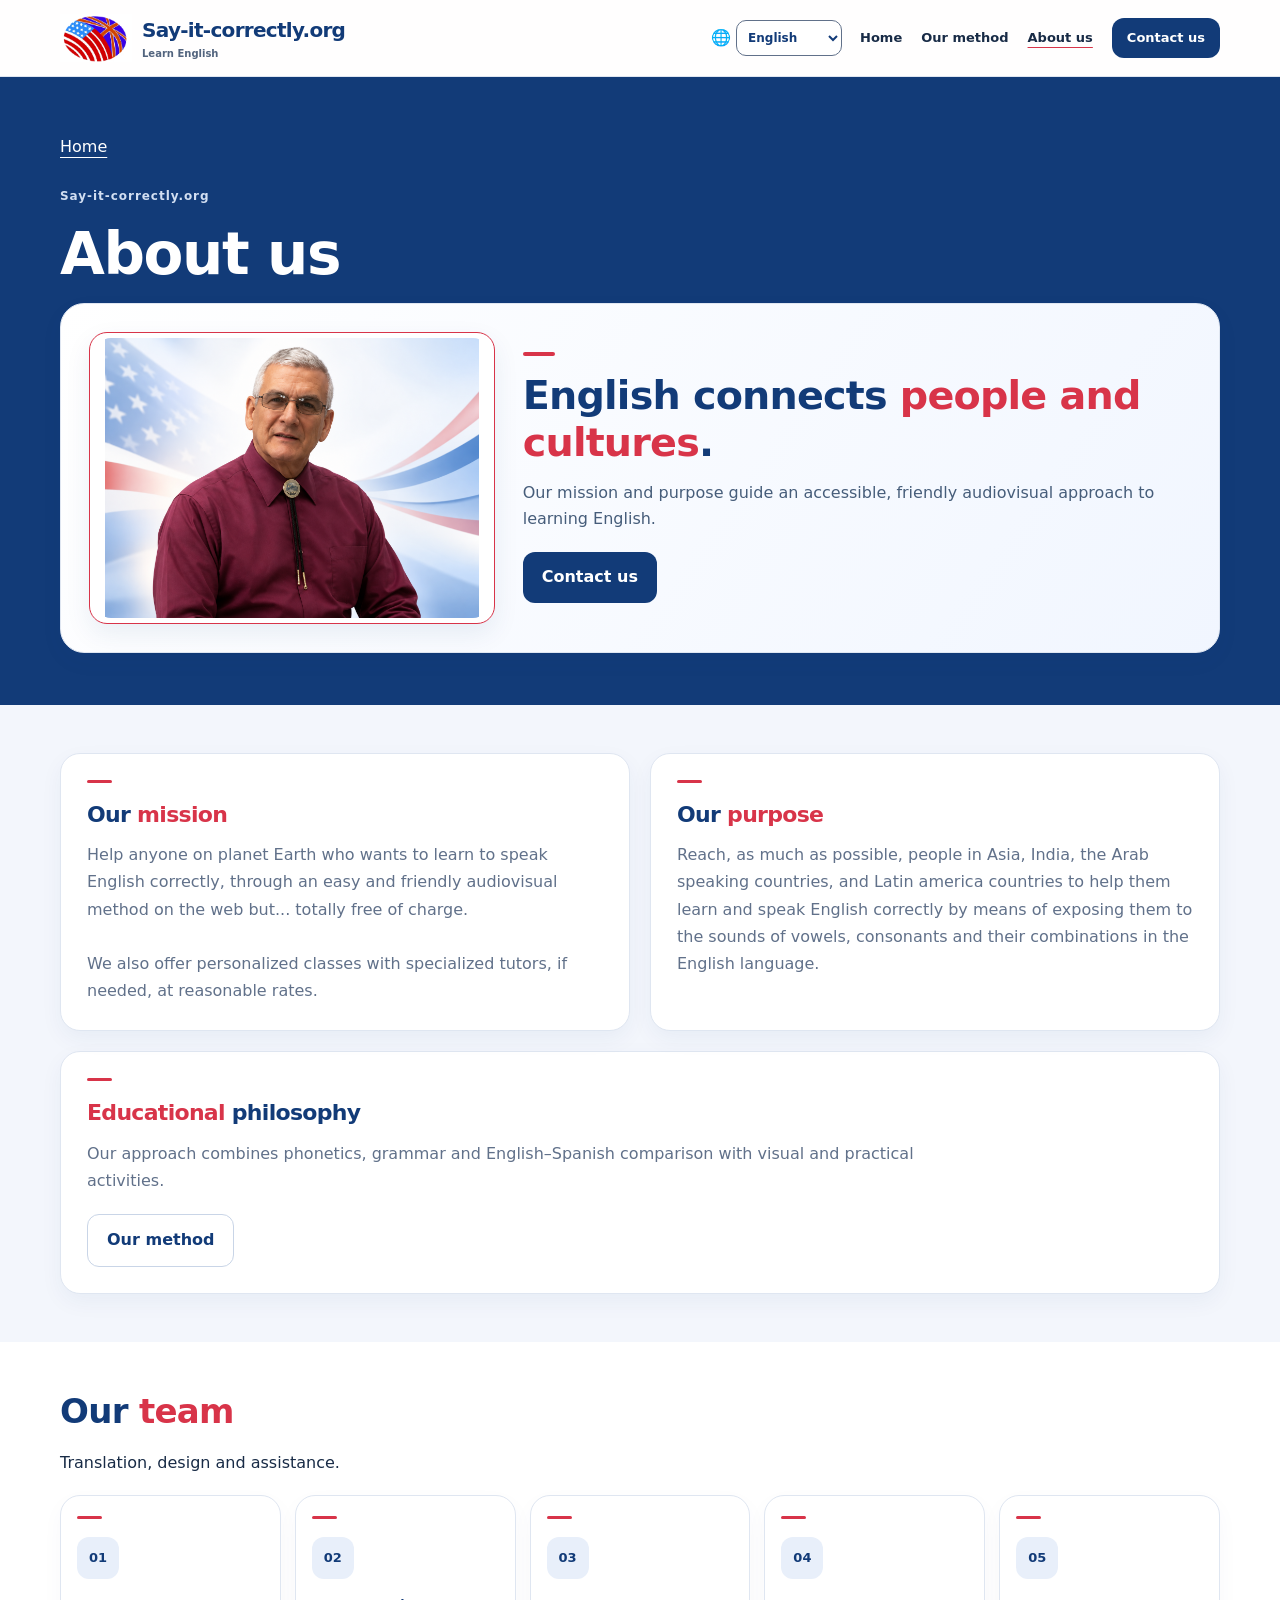
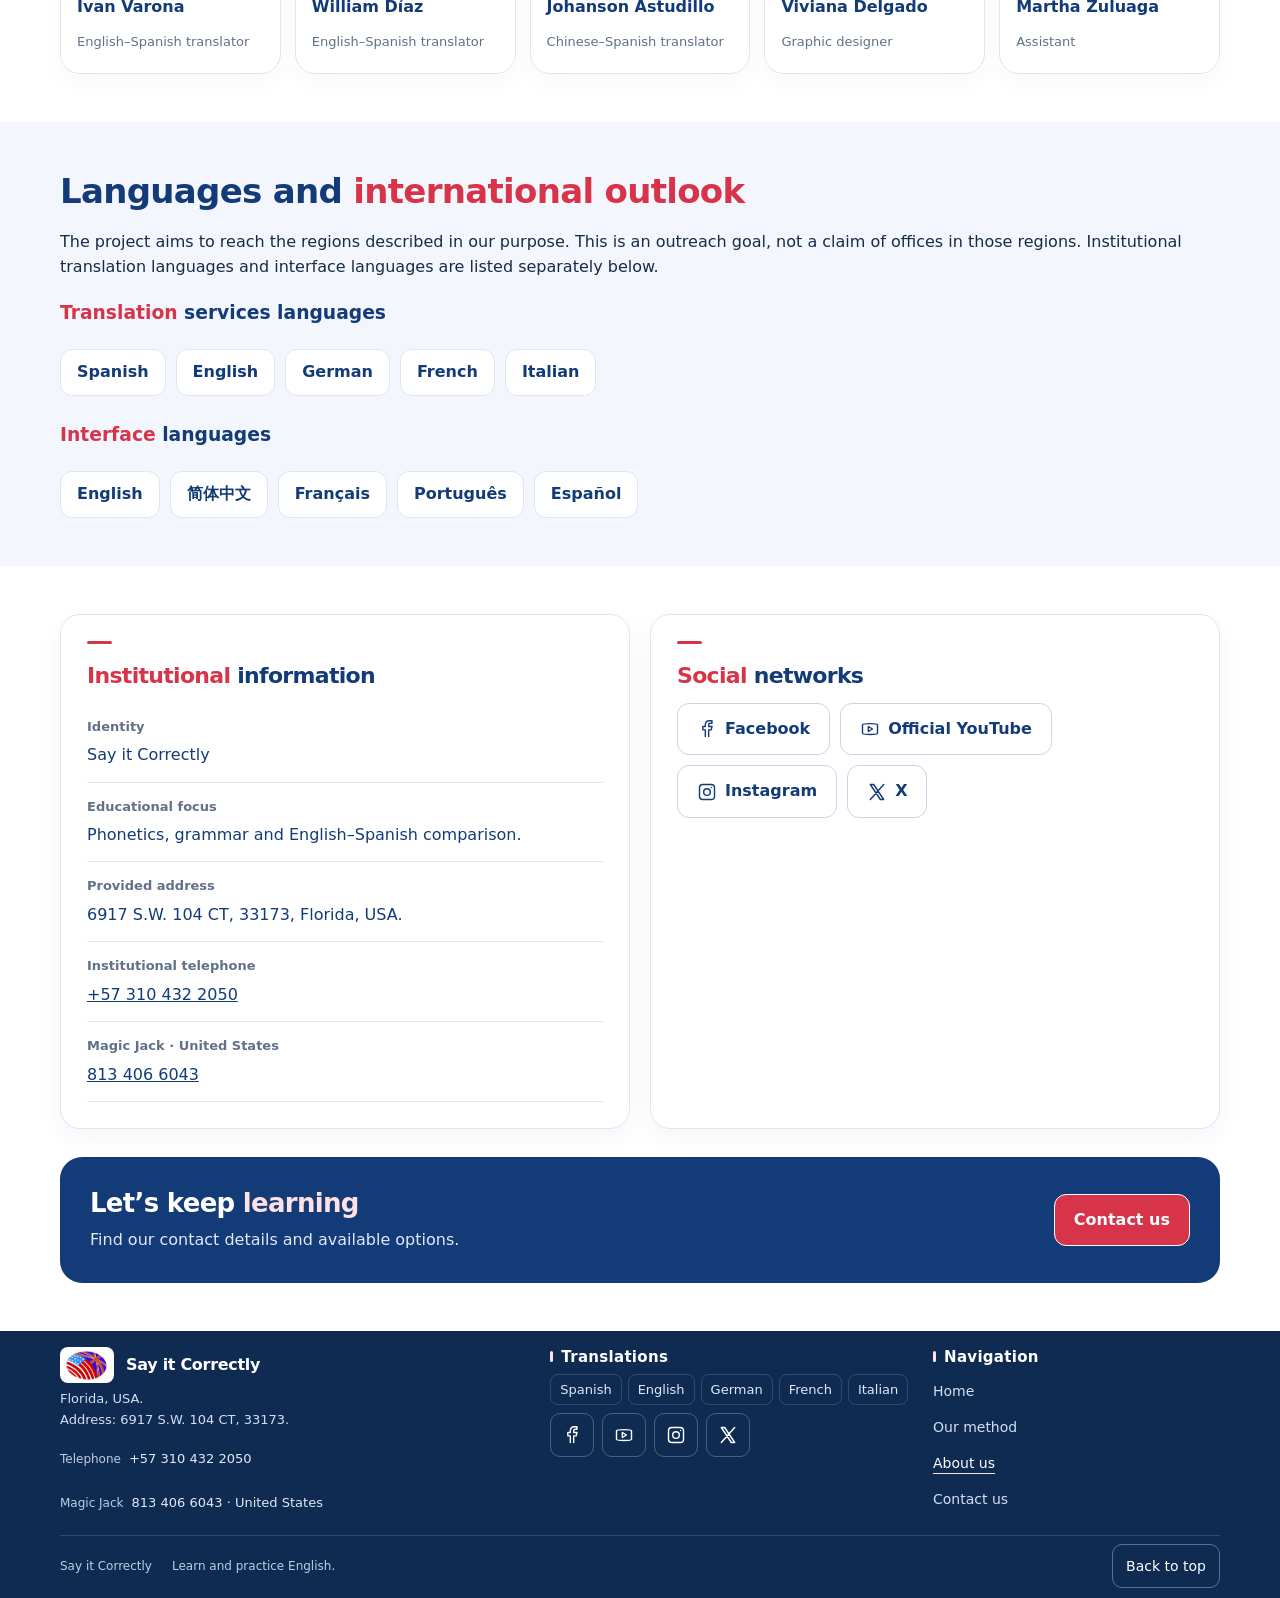
==== about/index.html @ 165f7b0b "Deploy: Say it Correctly - sitio web multipagina 2026" ====
<!doctype html><html lang="en"><head><meta charset="utf-8"><meta name="viewport" content="width=device-width, initial-scale=1"><meta name="theme-color" content="#123b78"><title>Say-it-correctly.org</title><link rel="stylesheet" href="../home/css/site.css"><link rel="stylesheet" href="../shared/education.css"><link rel="stylesheet" href="../shared/official.css"><link rel="stylesheet" href="about.css"><link rel="stylesheet" href="../shared/institutional-banners.css"></head><body><header class="header"><nav class="wrap nav" aria-label="Navegación principal"><a class="brand" href="../home/index.html"><img class="official-logo" src="../shared/assets/logo-oficial-say-it-correctly.png" width="217" height="146" alt="Say-it-correctly.org" decoding="async"><span>Say-it-correctly.org<small>Aprende inglés</small></span></a><div class="locale-picker"><label for="home-language">🌐</label><select id="home-language" aria-label="Website language"><option value="en">English</option><option value="zh-CN">简体中文</option><option value="fr">Français</option><option value="pt">Português</option><option value="es">Español</option></select></div><button class="menu" id="menu" aria-expanded="false" aria-controls="links">☰ Menú</button><div class="links" id="links"><a href="../home/index.html">Inicio</a><a href="../method/index.html">Nuestro método</a><a href="../about/index.html">Nosotros</a><a class="btn navbtn" href="../contact/index.html#contact-form">Contáctanos</a></div></nav></header><main class="about-page"><section class="about-cover" data-institutional-banner="about"><div class="wrap"><a data-back-home href="../home/index.html">Inicio</a><span class="about-brandline">Say-it-correctly.org</span><h1 data-page-title>Nosotros</h1><div class="institutional-banner"><div class="institutional-banner-copy"><h2 data-banner-heading>El inglés conecta personas y culturas.</h2><p id="about-cover-description" data-banner-copy>Nuestra misión y propósito orientan un aprendizaje audiovisual del inglés accesible y amigable.</p><a class="btn primary" data-banner-cta href="../contact/index.html#contact-form">Contáctanos</a></div><div data-banner-media><img class="institutional-banner-photo" src="../shared/assets/Sayitcorrectly.org-Nosotros.png" width="1448" height="1086" alt="Composición ilustrativa; no representa instalaciones ni equipo real." decoding="async"></div></div></div></section><section class="about-section soft" id="about-institution"><div class="wrap"><div class="about-pair"><article class="about-card"><h2 id="about-mission-title">Nuestra misión</h2><p id="about-mission">Ayudar a cualquier persona del planeta Tierra que quiera aprender a hablar inglés correctamente, mediante un método audiovisual fácil y amigable en la web, pero... totalmente gratuito.

También ofrecemos clases personalizadas con tutores especializados, si se necesitan, a precios razonables.</p></article><article class="about-card"><h2 id="about-purpose-title">Nuestro propósito</h2><p id="about-purpose">Llegar, en la medida de lo posible, a las personas de Asia, India, los países de habla árabe y los países de América Latina para ayudarlas a aprender y hablar inglés correctamente, exponiéndolas a los sonidos de las vocales, las consonantes y sus combinaciones en la lengua inglesa.</p></article></div><article class="about-card about-philosophy"><h2 id="about-philosophy-title">Filosofía educativa</h2><p id="about-philosophy">Nuestro enfoque combina fonética, gramática y comparación inglés-español con actividades visuales y prácticas.</p><a class="btn secondary" id="about-method-link" href="../method/index.html">Nuestro método</a></article></div></section><section class="about-section"><div class="wrap"><h2 id="about-team-title">Nuestro equipo</h2><p id="about-team-note">Traducción, diseño y asistencia.</p><ul class="about-team" aria-labelledby="about-team-title"><li class="about-card"><span class="about-person" aria-hidden="true">01</span><h3 class="about-person-name">Ivan Varona</h3><p class="about-person-role" id="about-role-ivan">Traductor inglés-español</p></li><li class="about-card"><span class="about-person" aria-hidden="true">02</span><h3 class="about-person-name">William Díaz</h3><p class="about-person-role" id="about-role-william">Traductor inglés-español</p></li><li class="about-card"><span class="about-person" aria-hidden="true">03</span><h3 class="about-person-name">Johanson Astudillo</h3><p class="about-person-role" id="about-role-johanson">Traductor chino-español</p></li><li class="about-card"><span class="about-person" aria-hidden="true">04</span><h3 class="about-person-name">Viviana Delgado</h3><p class="about-person-role" id="about-role-viviana">Diseñadora gráfica</p></li><li class="about-card"><span class="about-person" aria-hidden="true">05</span><h3 class="about-person-name">Martha Zuluaga</h3><p class="about-person-role" id="about-role-martha">Asistente</p></li></ul></div></section><section class="about-section soft"><div class="wrap"><h2 id="about-reach-title">Idiomas y vocación internacional</h2><p id="about-reach">El proyecto busca llegar a las regiones descritas en nuestro propósito. Es una intención de alcance, no una afirmación de sedes en esas regiones. Los idiomas de traducción institucional y los de interfaz se presentan por separado a continuación.</p><h3 id="about-translation-title">Idiomas de los servicios de traducción</h3><ul class="about-languages" aria-labelledby="about-translation-title"><li id="about-translation-es">Español</li><li id="about-translation-en">Inglés</li><li id="about-translation-de">Alemán</li><li id="about-translation-fr">Francés</li><li id="about-translation-it">Italiano</li></ul><h3 id="about-interface-title">Idiomas de interfaz</h3><ul class="about-languages" aria-labelledby="about-interface-title"><li lang="en">English</li><li lang="zh-CN">简体中文</li><li lang="fr">Français</li><li lang="pt">Português</li><li lang="es">Español</li></ul></div></section><section class="about-section"><div class="wrap"><div class="about-pair"><article class="about-card"><h2 id="about-information-title">Información institucional</h2><dl class="about-details"><div><dt id="about-brand-label">Identidad</dt><dd>Say it Correctly</dd></div><div><dt id="about-focus-label">Enfoque educativo</dt><dd id="about-focus">Fonética, gramática y comparación inglés-español.</dd></div><div><dt id="about-address-label">Dirección proporcionada</dt><dd>6917 S.W. 104 CT, 33173, Florida, USA.</dd></div><div><dt id="about-phone-label">Teléfono institucional</dt><dd><a href="tel:+573104322050">+57 310 432 2050</a></dd></div><div><dt id="about-magic-label">Magic Jack · Estados Unidos</dt><dd><a href="tel:+18134066043">813 406 6043</a></dd></div></dl></article><article class="about-card"><h2 id="about-social-title">Redes sociales</h2><div class="about-social-links"><a class="btn secondary" href="https://www.facebook.com/sayitcorrectly/" target="_blank" rel="noopener noreferrer"><svg width="20" height="20" viewBox="0 0 24 24" fill="none" stroke="currentColor" stroke-width="1.7" stroke-linecap="round" stroke-linejoin="round" aria-hidden="true" focusable="false"><path d="M14 21v-8h3l1-4h-4V7c0-1 1-2 2-2h2V2h-3c-3 0-5 2-5 5v2H7v4h3v8"></path></svg><span id="about-facebook">Facebook</span></a><a class="btn secondary" href="https://www.youtube.com/channel/UCiMPTJ-R4Ht3DwohQhuKg0g" target="_blank" rel="noopener noreferrer"><svg width="20" height="20" viewBox="0 0 24 24" fill="none" stroke="currentColor" stroke-width="1.7" stroke-linecap="round" stroke-linejoin="round" aria-hidden="true" focusable="false"><path d="M21 7v10c0 2-18 2-18 0V7c0-2 18-2 18 0ZM10 9l5 3-5 3Z"></path></svg><span id="about-youtube">YouTube oficial</span></a><a class="btn secondary" href="https://www.instagram.com/sayitcorrectly/" target="_blank" rel="noopener noreferrer"><svg width="20" height="20" viewBox="0 0 24 24" fill="none" stroke="currentColor" stroke-width="1.7" stroke-linecap="round" stroke-linejoin="round" aria-hidden="true" focusable="false"><path d="M7 3h10a4 4 0 0 1 4 4v10a4 4 0 0 1-4 4H7a4 4 0 0 1-4-4V7a4 4 0 0 1 4-4ZM16 12a4 4 0 1 1-8 0 4 4 0 0 1 8 0ZM17.5 6.5h.01"></path></svg><span id="about-instagram">Instagram</span></a><a class="btn secondary" href="https://twitter.com/SayItCorrectly1" target="_blank" rel="noopener noreferrer"><svg width="20" height="20" viewBox="0 0 24 24" fill="none" stroke="currentColor" stroke-width="1.7" stroke-linecap="round" stroke-linejoin="round" aria-hidden="true" focusable="false"><path d="M4 3h4l12 18h-4ZM20 3 4 21"></path></svg><span id="about-x">X</span></a></div></article></div><div class="about-close"><div><h2 id="about-close-title">Sigamos aprendiendo</h2><p id="about-close-description">Consulta nuestros datos de contacto y las opciones disponibles.</p></div><a class="btn primary" id="about-contact-link" href="../contact/index.html#contact-form">Contáctanos</a></div></div></section></main><footer class="footer"><div class="wrap"><div><strong>Say-it-correctly.org</strong><div class="tiny" style="color:#d2dff2">Aprende y practica inglés.</div></div><div><a href="../home/index.html">Volver al inicio</a> · <a href="https://www.youtube.com/channel/UCiMPTJ-R4Ht3DwohQhuKg0g" target="_blank" rel="noopener noreferrer">YouTube oficial</a></div></div></footer><script src="../shared/js/i18n.js"></script><script src="../home/js/home-texts.js"></script><script src="../shared/official-content.js"></script><script src="../shared/js/routes.js"></script><script src="../home/js/main.js"></script><script src="../shared/platform.js"></script><script src="../shared/js/page-shell.js"></script><script src="../shared/institutional-banners.js"></script></body></html>
---- home/css/site.css ----
:root{--blue:#123b78;--red:#d83449;--ink:#182b46;--muted:#61718a;--bg:#f3f6fc;--line:#dfe6f1}*{box-sizing:border-box}html{scroll-behavior:smooth}body{margin:0;font:16px/1.55 system-ui,-apple-system,Segoe UI,sans-serif;color:var(--ink);background:white}a{color:inherit}button,input,select,textarea{font:inherit}button,a,input,textarea,select{outline-offset:3px}.wrap{width:min(1160px,calc(100% - 36px));margin:auto}.top{background:#eaf0fa;color:#365377;text-align:center;padding:7px;font-size:12px;font-weight:700;letter-spacing:.06em}.header{position:sticky;top:0;background:#fffefef5;backdrop-filter:blur(14px);border-bottom:1px solid var(--line);z-index:20}.nav{display:flex;align-items:center;justify-content:space-between;gap:18px;min-height:76px}.brand{display:flex;align-items:center;gap:10px;text-decoration:none;font-size:20px;font-weight:850;color:var(--blue);letter-spacing:-.7px}.brandmark{width:39px;height:39px;background:var(--blue);border-radius:12px;color:white;display:grid;place-items:center;font-weight:900;font-size:15px}.brand small{display:block;font-size:10px;font-weight:600;color:var(--muted);letter-spacing:0}.links{display:flex;align-items:center;gap:19px}.links a{text-decoration:none;font-size:13px;font-weight:650}.links a:hover{color:var(--red)}.btn{display:inline-flex;justify-content:center;align-items:center;gap:8px;border:0;border-radius:12px;padding:13px 19px;font-weight:750;text-decoration:none;cursor:pointer;transition:transform .15s}.btn:hover{transform:translateY(-2px)}.primary{background:var(--red);color:#fff}.secondary{background:#fff;color:var(--blue);border:1px solid #c9d5e7}.navbtn{background:var(--blue);color:white;font-size:13px;padding:10px 15px}.menu{display:none;background:transparent;border:1px solid var(--line);border-radius:10px;padding:8px 12px}.hero{background:linear-gradient(130deg,#f2f6fd 0%,#fff 65%,#fff1f3 100%);padding:85px 0 90px}.hero-grid{display:grid;grid-template-columns:1.08fr .92fr;gap:55px;align-items:center}.eyebrow{display:inline-block;color:var(--blue);background:#e1eafa;padding:7px 12px;border-radius:100px;font-size:12px;font-weight:800}.hero h1{font-size:clamp(39px,5vw,65px);line-height:1.1;letter-spacing:-2.4px;margin:20px 0}.hero h1 span{color:var(--red)}.hero p{font-size:18px;color:var(--muted);max-width:550px}.actions{display:flex;gap:12px;flex-wrap:wrap;margin:27px 0}.tiny{color:var(--muted);font-size:13px}.illustration{position:relative;min-height:385px;background:linear-gradient(150deg,#123b78,#245eaa);border-radius:30px;padding:30px;box-shadow:0 28px 60px #123b782c;color:#fff;overflow:hidden}.illustration:after{content:'';position:absolute;width:240px;height:240px;border:45px solid #ffffff14;border-radius:50%;right:-120px;bottom:-120px}.illustration h2{font-size:27px;margin:4px 0 20px}.word{background:#fff;color:var(--ink);padding:21px;border-radius:18px;margin:15px 0;box-shadow:0 8px 20px #071a3526}.word b{font-size:24px;color:var(--blue)}.word small{display:block;color:var(--muted)}.pill{display:inline-block;background:#fce5e9;color:#a91f34;padding:5px 10px;border-radius:50px;font-size:12px;font-weight:800}.float{position:absolute;right:22px;bottom:35px;background:#fff;color:var(--blue);border-radius:16px;padding:15px 20px;font-weight:800;box-shadow:0 10px 30px #001e4e40}.section{padding:77px 0}.soft{background:var(--bg)}.section-head{display:flex;justify-content:space-between;gap:20px;align-items:end;margin-bottom:28px}.section h2{font-size:clamp(29px,3.5vw,41px);line-height:1.2;letter-spacing:-1.3px;margin:10px 0}.section p{color:var(--muted)}.kicker{color:var(--red);font-size:12px;letter-spacing:.12em;font-weight:850;text-transform:uppercase}.grid{display:grid;grid-template-columns:repeat(3,1fr);gap:17px}.card{background:#fff;border:1px solid var(--line);border-radius:18px;padding:23px;box-shadow:0 8px 25px #123b7808}.card h3{margin:12px 0 5px;font-size:20px}.card p{font-size:14px;margin:5px 0 18px}.icon{display:grid;place-items:center;background:#e8effa;color:var(--blue);font-size:24px;width:49px;height:49px;border-radius:13px}.card a{color:var(--blue);font-weight:800;text-decoration:none}.levels{display:grid;grid-template-columns:repeat(6,1fr);gap:12px}.level{background:#fff;border:1px solid var(--line);border-radius:15px;padding:22px 12px;text-align:center;text-decoration:none;transition:.2s}.level:hover{border-color:var(--blue);transform:translateY(-3px)}.level strong{display:block;font-size:31px;color:var(--blue)}.level span{font-size:12px;color:var(--muted)}.demo{display:grid;grid-template-columns:1fr 1fr;gap:25px}.panel{border:1px solid var(--line);border-radius:20px;padding:27px;background:white}.panel h3{margin:0 0 12px}.phrase{font-size:34px;font-weight:850;color:var(--blue);margin:15px 0 3px}.choices{display:grid;gap:10px}.choice{border:1px solid #cdd8e9;border-radius:10px;background:white;padding:12px;text-align:left;cursor:pointer}.choice:hover,.choice.selected{border-color:var(--blue);background:#edf3fd}.feedback{min-height:24px;font-size:14px;font-weight:700;margin-top:12px}.search{width:min(420px,100%);padding:12px 15px;border:1px solid #cbd6e5;border-radius:12px}.topics{display:flex;flex-wrap:wrap;gap:9px;margin:15px 0 24px}.chip{border:1px solid #ccd8e9;background:white;border-radius:100px;padding:9px 14px;cursor:pointer}.chip.active{background:var(--blue);color:#fff}.flash{cursor:pointer;min-height:155px}.flash strong{font-size:23px;color:var(--blue)}.banner{background:var(--blue);color:white;border-radius:23px;padding:40px;display:flex;justify-content:space-between;align-items:center;gap:30px}.banner p{color:#e0e9f8}.form{display:grid;gap:12px}.form input,.form select,.form textarea{width:100%;padding:13px;border:1px solid #cbd6e5;border-radius:10px;background:white}.form label{font-size:13px;font-weight:750}.form .btn{justify-self:start}.note{font-size:12px;color:#76521d;background:#fff6df;padding:12px;border-radius:9px}.footer{background:#102b52;color:white;padding:36px 0}.footer a{color:white}.footer .wrap{display:flex;justify-content:space-between;gap:20px;flex-wrap:wrap}.hidden{display:none!important}@media(max-width:900px){.links{display:none;position:absolute;top:100%;left:0;right:0;background:white;box-shadow:0 15px 30px #123b7818;padding:20px;flex-direction:column;align-items:stretch}.links.open{display:flex}.menu{display:block}.hero-grid{grid-template-columns:1fr}.illustration{max-width:560px;width:100%;margin:auto}.levels{grid-template-columns:repeat(3,1fr)}.grid{grid-template-columns:repeat(2,1fr)}}@media(max-width:600px){.brand{font-size:17px}.hero{padding:45px 0}.hero h1{letter-spacing:-1.5px}.illustration{min-height:330px}.grid,.demo{grid-template-columns:1fr}.levels{grid-template-columns:repeat(2,1fr)}.section{padding:52px 0}.section-head{display:block}.banner{display:block;padding:26px}.float{bottom:14px;right:12px}.actions .btn{width:100%}}@media(prefers-reduced-motion:reduce){html{scroll-behavior:auto}*{transition:none!important}}

.locale-picker{display:flex;align-items:center;gap:5px;margin-left:auto}.locale-picker select{padding:9px 7px;background:white;color:var(--blue);border:1px solid #bed0e6;border-radius:10px;max-width:130px;font-size:12px;font-weight:750}
#assessment-note{color:#dbe7fa!important}#assessment-title{margin-top:0}#diagnostico .banner{background:#123b78}
@media(max-width:600px){.nav{gap:7px;min-height:65px}.brand{font-size:14px}.brand small{font-size:8px}.brandmark{width:32px;height:32px;flex-shrink:0}.locale-picker select{max-width:102px;padding:7px 3px;font-size:11px}.menu{font-size:12px;padding:7px}.navbtn{padding:9px}.actions #body-link{width:100%}}
@media(max-width:350px){.brand small{display:none}.brand{font-size:12px}}

#knowledge-test{margin-top:20px}#knowledge-test fieldset{border:1px solid #cbd6e5;border-radius:14px;margin:16px 0;padding:18px;min-width:0}#knowledge-test legend{font-weight:800;color:#123b78}.quiz-option{display:flex;align-items:center;gap:10px;min-height:48px;cursor:pointer}.quiz-option input{width:20px;height:20px}.btn:disabled{opacity:.6;cursor:default}.hero h1{overflow-wrap:anywhere}.nav{flex-wrap:wrap}a[hidden]{display:none!important}
---- shared/education.css ----
:root{--learning-font:system-ui,-apple-system,"Segoe UI",sans-serif;--learning-blue:#123b78;--learning-red:#d83449}body{font-family:var(--learning-font)}[lang="en"],.choose-word,.phrase{font-variant-ligatures:none}button{min-height:44px}.btn{white-space:normal}img{max-width:100%}:lang(zh-CN){font-family:system-ui,"Microsoft YaHei","PingFang SC","Noto Sans CJK SC",sans-serif}
---- shared/official.css ----
/* Scoped additions only; approved exercise/modal/card styles are unchanged. */
.platform-navigation{display:flex;flex-wrap:wrap;gap:8px 16px;padding:16px 0;font-size:14px;line-height:1.5}
.platform-navigation a{display:inline-flex;align-items:center;min-height:44px;padding:6px 8px;overflow-wrap:anywhere;text-underline-offset:4px}
.footer>.platform-navigation{justify-content:center;margin:0 auto;max-width:1160px;padding:12px 16px 0}
#official-programme{scroll-margin-top:90px}
#official-programme h3{font-size:24px;line-height:1.35;margin-top:28px}
.official-chapters{display:grid;grid-template-columns:repeat(2,minmax(0,1fr));gap:12px;margin:20px 0;padding:0;list-style:none;counter-reset:chapter}
.official-chapters li{counter-increment:chapter;position:relative;border:1px solid #dfe6f1;background:#fff;border-radius:14px;padding:16px 16px 16px 50px;min-width:0}
.official-chapters li::before{content:counter(chapter);position:absolute;left:16px;top:18px;font-weight:800;color:#d83449}
.official-chapters a{display:flex;align-items:center;min-height:44px;color:#123b78;font-weight:750;line-height:1.4;overflow-wrap:anywhere}
.official-chapters small{display:block;color:#61718a;margin-top:5px;font-size:12px}
.official-practice{padding:20px;border-radius:18px;background:#eaf1fb;scroll-margin-top:90px}
.official-actions{display:flex;flex-wrap:wrap;gap:12px}
.official-actions a{display:inline-flex;align-items:center;min-height:44px;color:#123b78;font-weight:700}
.official-logo{display:block;object-fit:contain;width:72px;height:auto;max-width:72px;flex-shrink:0;aspect-ratio:217/146}
@media(max-width:900px){.official-logo{width:60px;max-width:60px}}
@media(max-width:600px){.official-logo{width:50px;max-width:50px}}
@media(max-width:350px){.official-logo{width:44px;max-width:44px}}
@media(max-width:600px){.official-chapters{grid-template-columns:minmax(0,1fr)}.platform-navigation{gap:4px 10px}.official-practice{padding:16px}.official-actions{flex-direction:column;gap:4px}}

/* Multipage shell additions; activity geometry/modal styles are untouched. */
#contact-form{scroll-margin-top:14rem;outline-offset:5px}
#contact-form:focus-visible{outline:3px solid #d83449}
.header .navbtn:focus-visible,.hero .illustration>a.float:focus-visible{outline:3px solid #d83449;outline-offset:4px}
.hero .illustration>a.float{text-decoration:none;min-height:44px;display:inline-flex;align-items:center;max-width:calc(100% - 24px);overflow-wrap:anywhere}
.header .links{min-width:0;flex-wrap:wrap}.header .links a{overflow-wrap:anywhere}
.body-site-menu .navbtn{background:#123b78;color:#fff;border-radius:10px}
.footer.site-footer{background:#102b52;color:#e0e9f8;text-align:left;font:14px/1.5 system-ui,-apple-system,Segoe UI,sans-serif;padding:16px 0 10px}
.site-footer .site-footer-wrap{width:min(1160px,calc(100% - 36px));margin:auto}
.site-footer .site-footer-grid{display:grid;grid-template-columns:minmax(0,1.3fr) minmax(0,1fr) minmax(0,.8fr);gap:16px 24px;padding-bottom:10px;align-items:start}
.site-footer .site-footer-identity,.site-footer .site-footer-translations,.site-footer .site-footer-navigation{min-width:0}
.site-footer .site-footer-brand{display:flex;align-items:center;gap:12px;text-decoration:none;color:#fff;overflow-wrap:anywhere}
.site-footer .site-footer-brand strong{font-size:16px;letter-spacing:-.3px}
.site-footer .site-footer-logo{display:block;object-fit:contain;flex:none;width:54px;height:auto;aspect-ratio:217/146;border-radius:8px;background:#fff;padding:3px}
.site-footer .site-footer-location{font-size:13px;margin:6px 0 2px;color:#d2dff2}
.site-footer .site-footer-address{font-style:normal;font-size:13px;line-height:1.6;color:#d2dff2;overflow-wrap:anywhere}
.site-footer .site-footer-contacts{margin:6px 0 0}.site-footer .site-footer-contact-row{display:flex;align-items:center;flex-wrap:wrap;gap:0 8px}
.site-footer .site-footer-contacts dt{font-size:12px;color:#bdcee7}.site-footer .site-footer-contacts dd{margin:0;font-size:13px;min-width:0}
.site-footer .site-footer-contacts a{display:inline-flex;align-items:center;min-height:44px;color:#e0e9f8;text-decoration:none}
.site-footer .site-footer-demo{display:block;margin-top:6px;color:#bdcee7;font-size:11px}
.site-footer .site-footer-translations h2,.site-footer .site-footer-navigation h2{font-size:15px;line-height:1.4;margin:0 0 6px;color:#fff;letter-spacing:.02em}
.site-footer .site-footer-translations h2::before,.site-footer .site-footer-navigation h2::before{content:'';display:inline-block;width:3px;height:11px;background:#D83449;border-radius:3px;margin-right:8px}
.site-footer .site-footer-languages{display:flex;flex-wrap:wrap;gap:6px;list-style:none;padding:0;margin:0}
.site-footer .site-footer-languages li{font-size:13px;color:#e0e9f8;border:1px solid #ffffff26;border-radius:8px;padding:5px 9px;overflow-wrap:anywhere;max-width:100%}
.site-footer .site-footer-socials{display:flex;flex-wrap:wrap;gap:8px;list-style:none;margin:8px 0 0;padding:0}
.site-footer .site-footer-socials a{display:grid;place-items:center;min-width:44px;min-height:44px;border:1px solid #ffffff40;border-radius:10px;color:#fff}
.site-footer .site-footer-socials a:hover{background:#ffffff12}
.site-footer .site-footer-social-icon,.site-footer .site-footer-social-icon svg{display:block;width:20px;height:20px}
.site-footer .site-footer-navigation ul{list-style:none;margin:0;padding:0}
.site-footer .site-footer-navigation a{display:inline-flex;align-items:center;min-height:36px;padding:3px 0;color:#d2dff2;text-decoration:none;overflow-wrap:anywhere}
.site-footer a:hover{color:#fff;text-decoration:underline;text-underline-offset:4px}
.site-footer a[aria-current="page"]{color:#fff;text-decoration:underline;text-underline-offset:5px;text-decoration-color:#D83449}
.site-footer .site-footer-bottom{border-top:1px solid #ffffff26;display:flex;align-items:center;gap:8px 20px;flex-wrap:wrap;padding-top:8px;color:#bdcee7}
.site-footer .site-footer-bottom small{font-size:12px}
.site-footer .site-footer-top{margin-left:auto;min-height:44px;background:transparent;color:#fff;border:1px solid #ffffff52;border-radius:10px;padding:8px 13px;font:inherit;cursor:pointer}
.site-footer .site-footer-top:hover{background:#ffffff12}
.site-footer a:focus-visible,.site-footer button:focus-visible{outline:3px solid #ee7484;outline-offset:4px}
.site-footer :is(a,p,small,strong,button,dd,dt){overflow-wrap:anywhere}
@media(max-width:900px){.site-footer .site-footer-grid{grid-template-columns:repeat(2,minmax(0,1fr));gap:14px}.site-footer .site-footer-navigation{grid-column:1/-1}.site-footer .site-footer-navigation ul{display:grid;grid-template-columns:repeat(4,minmax(0,1fr));gap:8px 16px}}
@media(max-width:600px){.footer.site-footer{padding-top:16px}.site-footer .site-footer-grid{grid-template-columns:minmax(0,1fr);gap:14px}.site-footer .site-footer-navigation{grid-column:auto}.site-footer .site-footer-navigation ul{grid-template-columns:repeat(2,minmax(0,1fr))}.site-footer .site-footer-bottom{gap:8px 14px}}
@media(max-width:350px){.site-footer .site-footer-navigation ul{grid-template-columns:minmax(0,1fr)}.site-footer .site-footer-top{margin-left:0}}
#games-hub .game-activity-card{display:flex;flex-direction:column;max-width:520px;margin:24px 0;min-width:0;padding:12px;background:linear-gradient(150deg,#123b78,#245eaa);border:1px solid #123b78;border-radius:22px;box-shadow:0 8px 22px #123b7814;text-decoration:none;transition:transform .18s ease,box-shadow .18s ease}
#games-hub .game-activity-icon{display:grid;place-items:center;width:36px;height:36px;margin:2px 5px 12px;color:white;border-radius:11px;background:#ffffff17}
#games-hub .game-activity-icon svg{width:23px;height:23px;fill:none;stroke:currentColor;stroke-width:1.7;stroke-linecap:round;stroke-linejoin:round}
#games-hub .game-activity-surface{min-width:0;background:#fff;border-radius:14px;padding:18px 19px 20px;overflow-wrap:anywhere}
#games-hub .game-activity-surface::before{content:'';display:block;width:22px;height:3px;background:#d83449;margin-bottom:12px;border-radius:3px}
#games-hub .game-activity-card h3{font-size:20px;line-height:1.3;margin:0 0 8px;color:#123b78}
#games-hub .game-activity-card p{font-size:14px;line-height:1.55;margin:0;color:#52647e}
#games-hub .game-activity-card:hover{transform:translateY(-3px);box-shadow:0 14px 28px #123b7826}
#games-hub .game-activity-card:focus-visible{outline:3px solid #d83449;outline-offset:5px}
@media(prefers-reduced-motion:reduce){#games-hub .game-activity-card{transition:none}#games-hub .game-activity-card:hover{transform:none}}
.page-heading{padding-top:28px}.page-heading h1{color:#123b78;font-size:clamp(28px,4vw,44px);line-height:1.2;overflow-wrap:anywhere}.page-heading a{display:inline-flex;align-items:center;min-height:44px}.resource-card{display:flex;align-items:center;min-height:100px;color:#123b78;font-size:20px;font-weight:750;text-decoration:none}.resource-card:hover{border-color:#123b78}
.body-site-menu summary::after{content:'▾';margin-left:8px}
.links a[aria-current="page"],.platform-navigation a[aria-current="page"]{text-decoration:underline;text-decoration-thickness:3px;text-underline-offset:6px}
.body-site-menu{position:relative;color:#123b78;font-size:13px}.body-site-menu summary{cursor:pointer;min-height:44px;display:flex;align-items:center;padding:8px 12px;border:1px solid #bfcfe3;border-radius:10px}.body-site-menu nav{position:absolute;right:0;top:100%;background:white;border:1px solid #bfcfe3;border-radius:12px;box-shadow:0 10px 30px #123b7826;z-index:45;padding:8px;min-width:190px;max-height:60dvh;overflow-y:auto}.body-site-menu nav a{display:flex;align-items:center;min-height:44px;padding:8px;text-decoration:none}.body-site-menu a[aria-current="page"]{font-weight:850;background:#eaf1fb}
@media(max-width:600px){.page-heading{padding-top:16px}.resource-card{font-size:18px;min-height:80px}}

.header .links a[aria-current="page"]{text-decoration:underline;text-decoration-color:#D83449;text-underline-offset:5px}

/* Shared heading accent; translated copy and heading levels remain unchanged. */
:root{--contrast-blue:#123b78;--contrast-red:#D83449;--contrast-red-small:#c52c40;--contrast-on-dark:#fff;--contrast-red-on-dark:#ffe0e5;--heading-color:var(--contrast-blue);--accent-color:var(--contrast-red)}
:is(.method-cover,.about-cover,.games-hero,.banner,.method-practice,.about-close,.intro,.illustration,.site-footer){--heading-color:var(--contrast-on-dark);--accent-color:var(--contrast-red-on-dark)}
:is(.institutional-banner,.method-chapter-surface,.house-surface,.game-activity-surface,.word){--heading-color:var(--contrast-blue);--accent-color:var(--contrast-red)}
.title-harmony{color:var(--heading-color)}
.title-accent{color:var(--accent-color);white-space:normal}
.kicker{color:var(--contrast-red-small)}
.games-page #house-heading>span:first-child{color:var(--contrast-red-small)}
body .header .brand small{color:#52647e}
body :is(a,button,input,select):focus-visible{outline:3px solid var(--contrast-blue);outline-offset:4px}
body :is(.method-cover,.about-cover,.games-hero,.banner,.method-practice,.about-close,.intro,.illustration,.site-footer) :is(a,button,input,select):focus-visible{outline:3px solid var(--contrast-on-dark);outline-offset:4px}
:is(.method-practice,.about-close,.banner,.illustration) .btn.primary,.hero .illustration>a.float{border:1px solid var(--contrast-on-dark)}
.site-footer a[aria-current="page"]{text-decoration-color:var(--contrast-red-on-dark)}
.header .links .navbtn[aria-current="page"]{text-decoration-color:var(--contrast-red-on-dark)}
.site-footer :is(.site-footer-translations,.site-footer-navigation) h2::before{background:var(--contrast-red-on-dark)}
.btn:disabled{opacity:1;background:#e0e7f1;color:#465d7a;cursor:default}
.locale-picker select,#question-form :is(input,select,textarea),#search{border-color:#61718a}
.hero .illustration{padding-bottom:110px}
.hero .illustration>a.float{background:#D83449;color:#fff;bottom:24px;z-index:1;text-align:center}
.hero .illustration>a.float:hover{background:#bb2338;box-shadow:0 12px 28px #001e4e50}
.hero .illustration>a.float:focus-visible{outline:3px solid #fff;outline-offset:4px}
@media(max-width:700px){.hero .illustration{padding-bottom:24px}.hero .illustration>a.float{position:relative;right:auto;bottom:auto;display:flex;width:fit-content;margin:22px 0 0 auto;max-width:100%}}
---- about/about.css ----
/* Institutional page only; approved shared components retain their own styles. */
.about-page .about-cover{background:var(--blue);color:#fff;padding:48px 0 52px}
.about-page .about-cover a{color:#fff;display:inline-flex;min-height:44px;align-items:center;text-underline-offset:5px}
.about-page .about-cover h1{font-size:clamp(36px,5vw,58px);line-height:1.12;letter-spacing:-1.4px;margin:16px 0}
.about-page .about-cover p{max-width:680px;color:#e0e9f8;font-size:18px;margin:0}
.about-page .about-brandline{display:block;font-size:12px;font-weight:750;letter-spacing:.08em;margin-top:18px;color:#d2dff2}
.about-page .about-section{padding:48px 0}
.about-page .about-section h2{color:var(--blue);font-size:clamp(26px,3vw,34px);line-height:1.25;margin:0 0 18px;letter-spacing:-.7px}
.about-page .about-pair{display:grid;grid-template-columns:repeat(2,minmax(0,1fr));gap:20px}
.about-page .about-card{background:#fff;border:1px solid var(--line);border-radius:20px;padding:26px;min-width:0;box-shadow:0 8px 22px #123b780d;overflow-wrap:anywhere}
.about-page .about-card::before{content:'';display:block;width:25px;height:3px;background:var(--red);border-radius:3px;margin-bottom:18px}
.about-page .about-card h2,.about-page .about-card h3{font-size:22px;line-height:1.3;color:var(--blue);margin:0 0 12px}
.about-page .about-card p{color:var(--muted);line-height:1.7;margin:0}
.about-page #about-mission{white-space:pre-line}
.about-page .about-social-links{display:flex;flex-wrap:wrap;gap:10px}
.about-page .about-languages+h3{margin-top:24px}
.about-page .about-review{font-size:13px;color:#76521d;background:#fff6df;padding:12px 16px;border-radius:12px;margin:18px 0}
.about-page .about-philosophy{margin-top:20px}
.about-page .about-philosophy p{max-width:850px;margin-bottom:20px}
.about-page .about-team{list-style:none;padding:0;margin:20px 0 0;display:grid;grid-template-columns:repeat(5,minmax(0,1fr));gap:14px}
.about-page .about-team .about-card{padding:20px 16px;box-shadow:0 8px 22px #123b7808}
.about-page .about-team h3{font-size:16px;line-height:1.45;margin-top:16px}
.about-page .about-team p{font-size:13px}
.about-page .about-person{display:grid;place-items:center;width:42px;height:42px;border-radius:12px;background:#e8effa;color:var(--blue);font-weight:750;font-size:13px}
.about-page .about-languages{display:flex;flex-wrap:wrap;list-style:none;padding:0;margin:22px 0 0;gap:10px}
.about-page .about-languages li{padding:10px 16px;border:1px solid var(--line);border-radius:12px;background:#fff;color:var(--blue);font-weight:650}
.about-page .about-details{margin:0}.about-page .about-details div{padding:14px 0;border-bottom:1px solid var(--line)}
.about-page .about-details dt{font-size:13px;font-weight:750;color:var(--muted)}
.about-page .about-details dd{margin:6px 0 0;color:var(--blue);overflow-wrap:anywhere}
.about-page .about-close{background:var(--blue);color:#fff;border-radius:22px;padding:30px;display:flex;justify-content:space-between;align-items:center;gap:24px;margin-top:28px}
.about-page .about-close h2{color:#fff;font-size:26px;margin:0 0 8px}
.about-page .about-close p{color:#e0e9f8;margin:0;max-width:620px}
.about-page .about-close .btn{flex-shrink:0}
.about-page a:focus-visible{outline:3px solid var(--red);outline-offset:5px}
@media(max-width:1000px){.about-page .about-team{grid-template-columns:repeat(3,minmax(0,1fr))}}
@media(max-width:700px){.about-page .about-pair{grid-template-columns:minmax(0,1fr)}.about-page .about-team{grid-template-columns:repeat(2,minmax(0,1fr))}.about-page .about-close{flex-direction:column;align-items:flex-start}.about-page .about-cover{padding:28px 0 36px}.about-page .about-section{padding:34px 0}}
@media(max-width:400px){.about-page .about-team{grid-template-columns:minmax(0,1fr)}.about-page .about-card{padding:21px}.about-page .about-close{padding:24px}.about-page .about-close .btn{width:100%}}
---- shared/institutional-banners.css ----
/* Scoped to four opt-in pages; the supplied illustrations are never cropped. */
[data-institutional-banner]{--banner-blue:#123b78;--banner-red:#d83449}
[data-institutional-banner] .institutional-banner{display:grid;grid-template-columns:minmax(0,1.35fr) minmax(0,1fr);align-items:center;gap:28px;padding:28px;border:1px solid #dfe6f1;border-radius:24px;background:linear-gradient(125deg,#fff,#f1f6ff);box-shadow:0 8px 24px #123b780a;color:#182b46}
[data-institutional-banner] .institutional-banner-copy{min-width:0;overflow-wrap:anywhere}
[data-institutional-banner] [data-banner-heading]{font-size:clamp(25px,3.1vw,40px);line-height:1.18;letter-spacing:-.8px;color:var(--banner-blue);margin:0 0 14px}
[data-institutional-banner] [data-banner-heading]::before{content:'';display:block;width:32px;height:4px;background:var(--banner-red);border-radius:4px;margin-bottom:16px}
[data-institutional-banner] .institutional-banner [data-banner-copy]{font-size:16px;line-height:1.65;color:#465d7a;max-width:64ch;margin:0 0 20px}
[data-institutional-banner] [data-banner-cta]{background:var(--banner-blue);color:#fff;min-height:44px;white-space:normal;text-align:center;max-width:100%}
[data-institutional-banner] [data-banner-cta]:focus-visible{outline:3px solid var(--banner-red);outline-offset:4px}
[data-institutional-banner] [data-banner-media]{min-width:0;display:flex;flex-direction:column;align-items:center;justify-content:center;gap:14px}
[data-institutional-banner] [data-banner-media]{border:1px solid #D83449;border-radius:18px;background:#fff;box-shadow:0 10px 26px #123b7814;padding:5px;overflow:hidden}
[data-institutional-banner] .institutional-banner-photo{display:block;width:100%;height:auto;max-height:280px;object-fit:contain;object-position:center;border-radius:16px;background:#fff}
/* Home keeps the educational panel in its existing grid; the illustration joins the copy. */
[data-institutional-banner="home"] .institutional-banner{display:flex;flex-direction:column;align-items:stretch;padding:0;border:0;background:none;box-shadow:none;gap:18px}
[data-institutional-banner="home"] [data-banner-heading]{font-size:clamp(34px,4vw,52px)}
[data-institutional-banner="home"] [data-banner-media]{align-items:flex-start}
[data-institutional-banner="home"] .institutional-banner-photo{max-height:210px}
[data-institutional-banner="home"] .actions{margin-top:14px}
/* Method uses a horizontal learning banner inside the approved blue cover. */
[data-institutional-banner="method"] .institutional-banner{border-top:4px solid var(--banner-red)}
[data-institutional-banner="method"] #method-explore{margin:0}
/* About gives the illustrative image its own leading column, away from the real team. */
[data-institutional-banner="about"] .institutional-banner{grid-template-columns:minmax(0,.85fr) minmax(0,1.4fr)}
[data-institutional-banner="about"] [data-banner-media]{grid-column:1;grid-row:1}
[data-institutional-banner="about"] .institutional-banner-copy{grid-column:2;grid-row:1}
/* Contact keeps a compact two-column composition. */
[data-institutional-banner="contact"] .institutional-banner{grid-template-columns:minmax(0,1fr) auto;padding:20px 24px;border-left:4px solid var(--banner-red);box-shadow:none;margin-top:20px}
[data-institutional-banner="contact"] [data-banner-heading]{font-size:clamp(24px,2.6vw,32px)}
[data-institutional-banner="contact"] [data-banner-copy]{margin-bottom:12px;font-size:15px}
@media(max-width:1000px){[data-institutional-banner] .institutional-banner{gap:20px;padding:22px}}
@media(max-width:400px){[data-institutional-banner="contact"] .institutional-banner{grid-template-columns:minmax(0,1fr)}[data-institutional-banner="contact"] [data-banner-media]{align-items:flex-start}}
@media(prefers-reduced-motion:reduce){[data-institutional-banner] [data-banner-cta]{transition:none;transform:none}}

/* Contact banner breathing room: scoped, no absolute offsets or empty spacers. */
[data-institutional-banner="contact"].page-heading{padding-bottom:40px}
@media(max-width:700px){[data-institutional-banner="contact"].page-heading{padding-bottom:28px}}

[data-institutional-banner="contact"] .institutional-banner{grid-template-columns:minmax(0,1.2fr) minmax(0,1fr)}
@media(max-width:700px){[data-institutional-banner] .institutional-banner,[data-institutional-banner="contact"] .institutional-banner{grid-template-columns:minmax(0,1fr);gap:18px;padding:18px}[data-institutional-banner="about"] .institutional-banner-copy,[data-institutional-banner="about"] [data-banner-media]{grid-column:auto;grid-row:auto}[data-institutional-banner="home"] .institutional-banner{padding:0}[data-institutional-banner] .institutional-banner-photo{max-height:240px}}
@media(max-width:400px){[data-institutional-banner] .institutional-banner{gap:14px}}
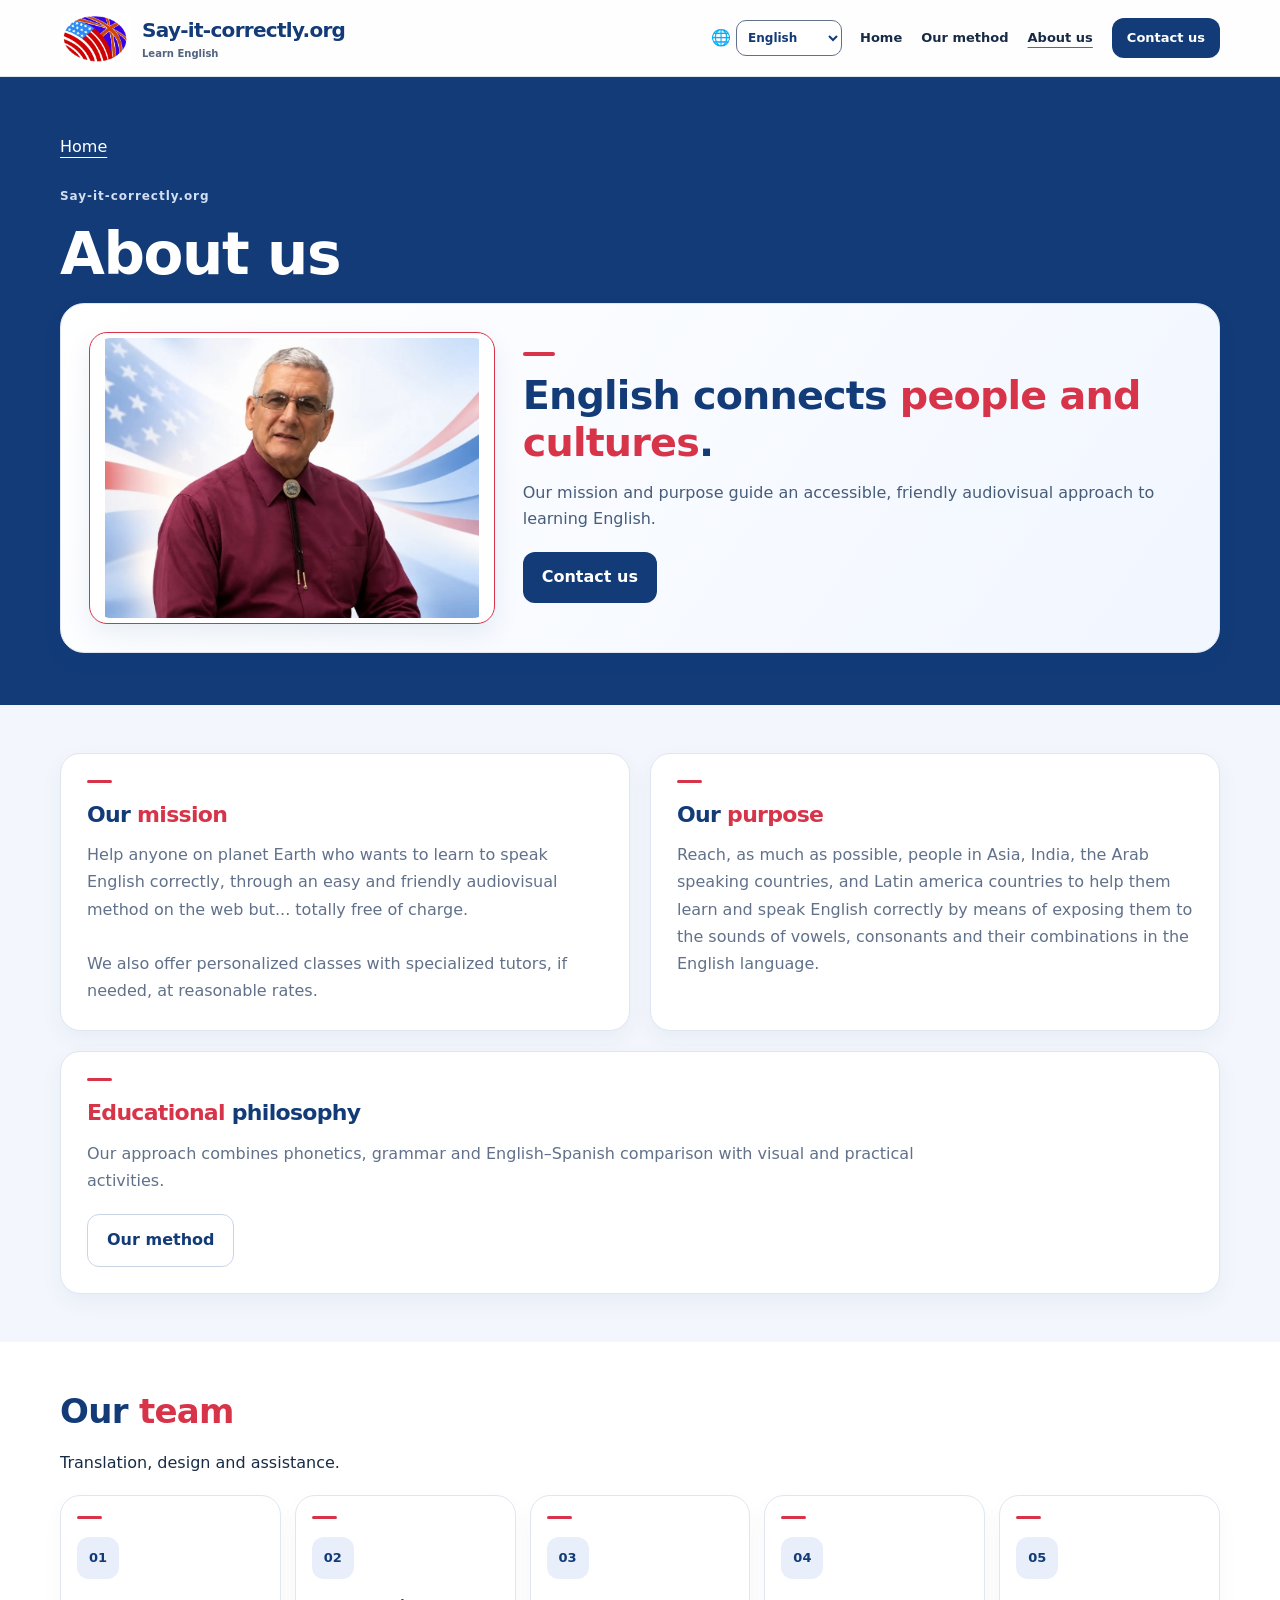
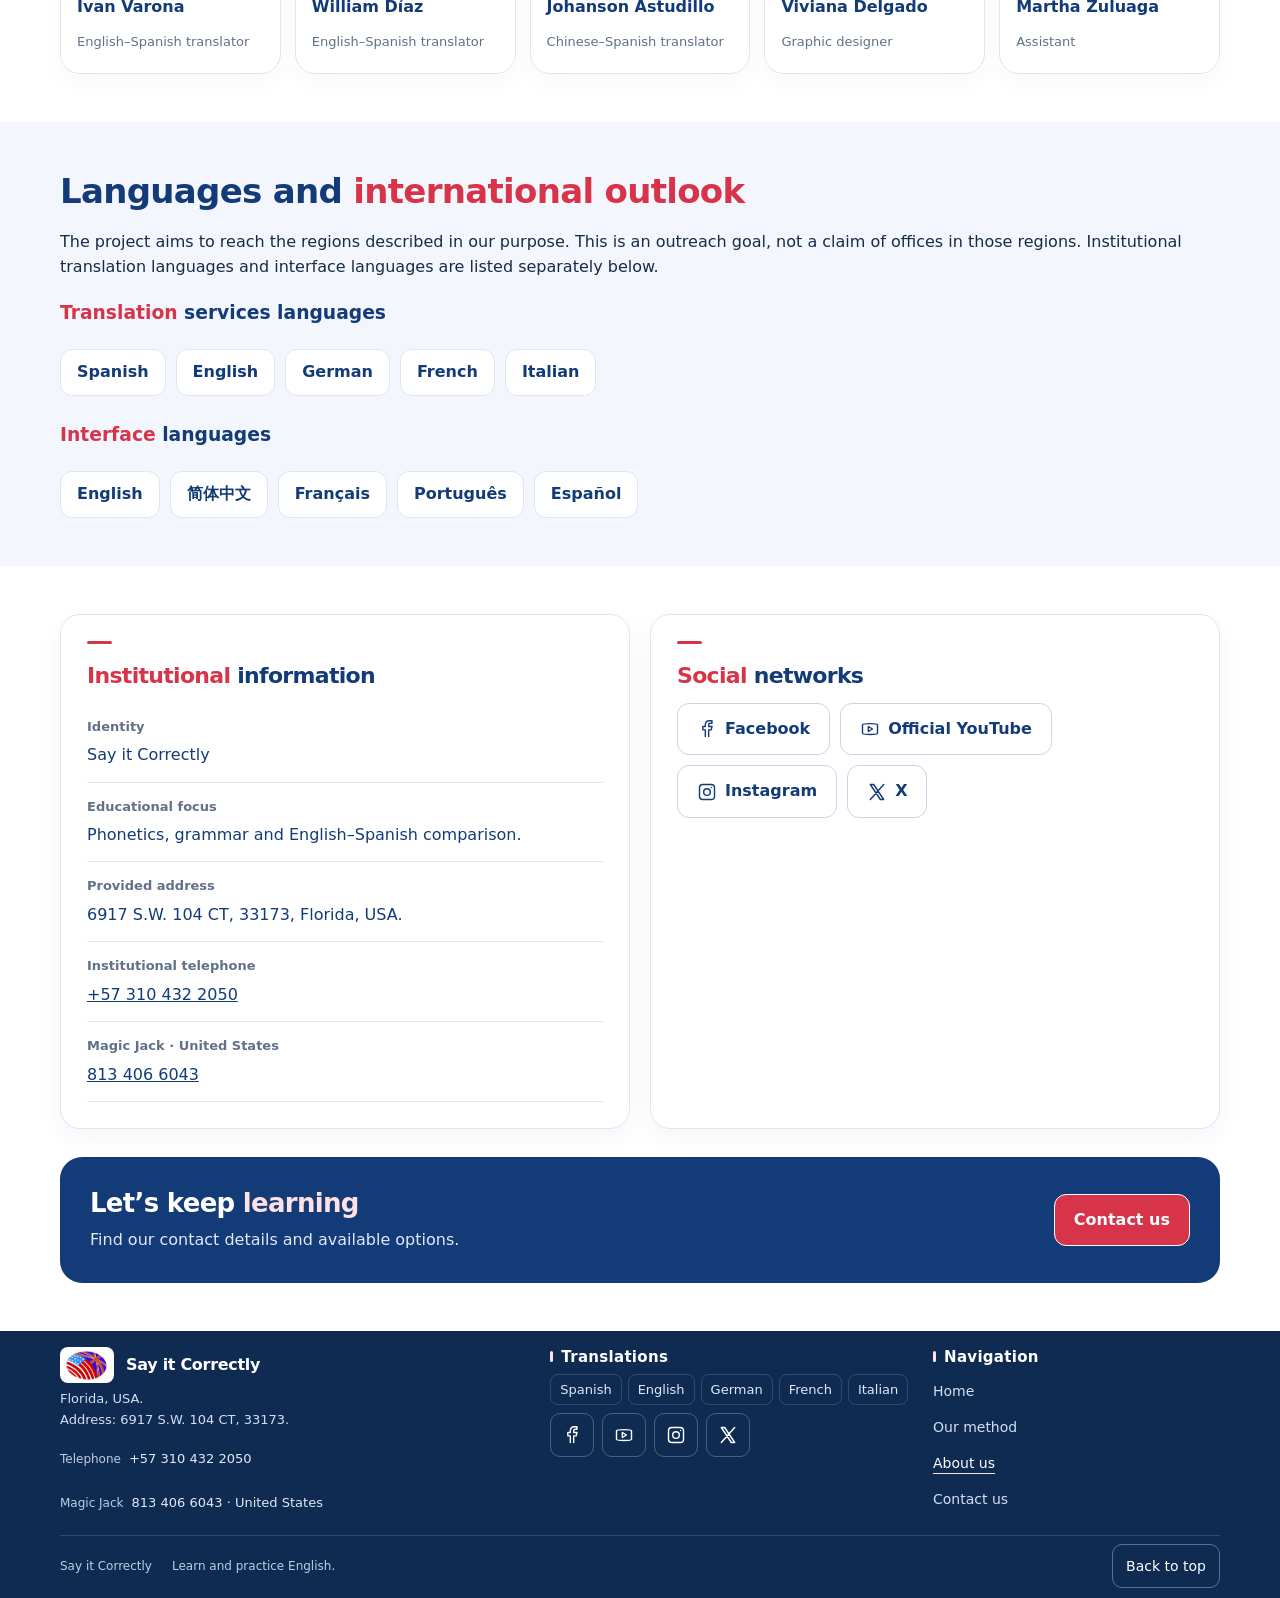
==== commit d6bfc74d: "Fix: audio, image performance and mobile interaction" ====
--- a/about/index.html
+++ b/about/index.html
@@ -1,3 +1,3 @@
-<!doctype html><html lang="en"><head><meta charset="utf-8"><meta name="viewport" content="width=device-width, initial-scale=1"><meta name="theme-color" content="#123b78"><title>Say-it-correctly.org</title><link rel="stylesheet" href="../home/css/site.css"><link rel="stylesheet" href="../shared/education.css"><link rel="stylesheet" href="../shared/official.css"><link rel="stylesheet" href="about.css"><link rel="stylesheet" href="../shared/institutional-banners.css"></head><body><header class="header"><nav class="wrap nav" aria-label="Navegación principal"><a class="brand" href="../home/index.html"><img class="official-logo" src="../shared/assets/logo-oficial-say-it-correctly.png" width="217" height="146" alt="Say-it-correctly.org" decoding="async"><span>Say-it-correctly.org<small>Aprende inglés</small></span></a><div class="locale-picker"><label for="home-language">🌐</label><select id="home-language" aria-label="Website language"><option value="en">English</option><option value="zh-CN">简体中文</option><option value="fr">Français</option><option value="pt">Português</option><option value="es">Español</option></select></div><button class="menu" id="menu" aria-expanded="false" aria-controls="links">☰ Menú</button><div class="links" id="links"><a href="../home/index.html">Inicio</a><a href="../method/index.html">Nuestro método</a><a href="../about/index.html">Nosotros</a><a class="btn navbtn" href="../contact/index.html#contact-form">Contáctanos</a></div></nav></header><main class="about-page"><section class="about-cover" data-institutional-banner="about"><div class="wrap"><a data-back-home href="../home/index.html">Inicio</a><span class="about-brandline">Say-it-correctly.org</span><h1 data-page-title>Nosotros</h1><div class="institutional-banner"><div class="institutional-banner-copy"><h2 data-banner-heading>El inglés conecta personas y culturas.</h2><p id="about-cover-description" data-banner-copy>Nuestra misión y propósito orientan un aprendizaje audiovisual del inglés accesible y amigable.</p><a class="btn primary" data-banner-cta href="../contact/index.html#contact-form">Contáctanos</a></div><div data-banner-media><img class="institutional-banner-photo" src="../shared/assets/Sayitcorrectly.org-Nosotros.png" width="1448" height="1086" alt="Composición ilustrativa; no representa instalaciones ni equipo real." decoding="async"></div></div></div></section><section class="about-section soft" id="about-institution"><div class="wrap"><div class="about-pair"><article class="about-card"><h2 id="about-mission-title">Nuestra misión</h2><p id="about-mission">Ayudar a cualquier persona del planeta Tierra que quiera aprender a hablar inglés correctamente, mediante un método audiovisual fácil y amigable en la web, pero... totalmente gratuito.
+<!doctype html><html lang="en"><head><meta charset="utf-8"><meta name="viewport" content="width=device-width, initial-scale=1"><meta name="theme-color" content="#123b78"><title>Say-it-correctly.org</title><link rel="stylesheet" href="../home/css/site.css"><link rel="stylesheet" href="../shared/education.css"><link rel="stylesheet" href="../shared/official.css"><link rel="stylesheet" href="about.css"><link rel="stylesheet" href="../shared/institutional-banners.css"></head><body><header class="header"><nav class="wrap nav" aria-label="Navegación principal"><a class="brand" href="../home/index.html"><img class="official-logo" src="../shared/assets/logo-oficial-say-it-correctly.png" width="217" height="146" alt="Say-it-correctly.org" decoding="async"><span>Say-it-correctly.org<small>Aprende inglés</small></span></a><div class="locale-picker"><label for="home-language">🌐</label><select id="home-language" aria-label="Website language"><option value="en">English</option><option value="zh-CN">简体中文</option><option value="fr">Français</option><option value="pt">Português</option><option value="es">Español</option></select></div><button class="menu" id="menu" aria-expanded="false" aria-controls="links">☰ Menú</button><div class="links" id="links"><a href="../home/index.html">Inicio</a><a href="../method/index.html">Nuestro método</a><a href="../about/index.html">Nosotros</a><a class="btn navbtn" href="../contact/index.html#contact-form">Contáctanos</a></div></nav></header><main class="about-page"><section class="about-cover" data-institutional-banner="about"><div class="wrap"><a data-back-home href="../home/index.html">Inicio</a><span class="about-brandline">Say-it-correctly.org</span><h1 data-page-title>Nosotros</h1><div class="institutional-banner"><div class="institutional-banner-copy"><h2 data-banner-heading>El inglés conecta personas y culturas.</h2><p id="about-cover-description" data-banner-copy>Nuestra misión y propósito orientan un aprendizaje audiovisual del inglés accesible y amigable.</p><a class="btn primary" data-banner-cta href="../contact/index.html#contact-form">Contáctanos</a></div><div data-banner-media><picture style="display:contents"><source type="image/webp" style="display:none" srcset="../shared/assets/Sayitcorrectly.org-Nosotros-480.webp 480w, ../shared/assets/Sayitcorrectly.org-Nosotros-960.webp 960w, ../shared/assets/Sayitcorrectly.org-Nosotros-1440.webp 1440w" sizes="(max-width: 700px) calc(100vw - 100px), (max-width: 1000px) 36vw, 420px"><img class="institutional-banner-photo" src="../shared/assets/Sayitcorrectly.org-Nosotros.png" width="1448" height="1086" alt="Composición ilustrativa; no representa instalaciones ni equipo real." decoding="async" fetchpriority="high" style="aspect-ratio:1448/1086"></picture></div></div></div></section><section class="about-section soft" id="about-institution"><div class="wrap"><div class="about-pair"><article class="about-card"><h2 id="about-mission-title">Nuestra misión</h2><p id="about-mission">Ayudar a cualquier persona del planeta Tierra que quiera aprender a hablar inglés correctamente, mediante un método audiovisual fácil y amigable en la web, pero... totalmente gratuito.
 
 También ofrecemos clases personalizadas con tutores especializados, si se necesitan, a precios razonables.</p></article><article class="about-card"><h2 id="about-purpose-title">Nuestro propósito</h2><p id="about-purpose">Llegar, en la medida de lo posible, a las personas de Asia, India, los países de habla árabe y los países de América Latina para ayudarlas a aprender y hablar inglés correctamente, exponiéndolas a los sonidos de las vocales, las consonantes y sus combinaciones en la lengua inglesa.</p></article></div><article class="about-card about-philosophy"><h2 id="about-philosophy-title">Filosofía educativa</h2><p id="about-philosophy">Nuestro enfoque combina fonética, gramática y comparación inglés-español con actividades visuales y prácticas.</p><a class="btn secondary" id="about-method-link" href="../method/index.html">Nuestro método</a></article></div></section><section class="about-section"><div class="wrap"><h2 id="about-team-title">Nuestro equipo</h2><p id="about-team-note">Traducción, diseño y asistencia.</p><ul class="about-team" aria-labelledby="about-team-title"><li class="about-card"><span class="about-person" aria-hidden="true">01</span><h3 class="about-person-name">Ivan Varona</h3><p class="about-person-role" id="about-role-ivan">Traductor inglés-español</p></li><li class="about-card"><span class="about-person" aria-hidden="true">02</span><h3 class="about-person-name">William Díaz</h3><p class="about-person-role" id="about-role-william">Traductor inglés-español</p></li><li class="about-card"><span class="about-person" aria-hidden="true">03</span><h3 class="about-person-name">Johanson Astudillo</h3><p class="about-person-role" id="about-role-johanson">Traductor chino-español</p></li><li class="about-card"><span class="about-person" aria-hidden="true">04</span><h3 class="about-person-name">Viviana Delgado</h3><p class="about-person-role" id="about-role-viviana">Diseñadora gráfica</p></li><li class="about-card"><span class="about-person" aria-hidden="true">05</span><h3 class="about-person-name">Martha Zuluaga</h3><p class="about-person-role" id="about-role-martha">Asistente</p></li></ul></div></section><section class="about-section soft"><div class="wrap"><h2 id="about-reach-title">Idiomas y vocación internacional</h2><p id="about-reach">El proyecto busca llegar a las regiones descritas en nuestro propósito. Es una intención de alcance, no una afirmación de sedes en esas regiones. Los idiomas de traducción institucional y los de interfaz se presentan por separado a continuación.</p><h3 id="about-translation-title">Idiomas de los servicios de traducción</h3><ul class="about-languages" aria-labelledby="about-translation-title"><li id="about-translation-es">Español</li><li id="about-translation-en">Inglés</li><li id="about-translation-de">Alemán</li><li id="about-translation-fr">Francés</li><li id="about-translation-it">Italiano</li></ul><h3 id="about-interface-title">Idiomas de interfaz</h3><ul class="about-languages" aria-labelledby="about-interface-title"><li lang="en">English</li><li lang="zh-CN">简体中文</li><li lang="fr">Français</li><li lang="pt">Português</li><li lang="es">Español</li></ul></div></section><section class="about-section"><div class="wrap"><div class="about-pair"><article class="about-card"><h2 id="about-information-title">Información institucional</h2><dl class="about-details"><div><dt id="about-brand-label">Identidad</dt><dd>Say it Correctly</dd></div><div><dt id="about-focus-label">Enfoque educativo</dt><dd id="about-focus">Fonética, gramática y comparación inglés-español.</dd></div><div><dt id="about-address-label">Dirección proporcionada</dt><dd>6917 S.W. 104 CT, 33173, Florida, USA.</dd></div><div><dt id="about-phone-label">Teléfono institucional</dt><dd><a href="tel:+573104322050">+57 310 432 2050</a></dd></div><div><dt id="about-magic-label">Magic Jack · Estados Unidos</dt><dd><a href="tel:+18134066043">813 406 6043</a></dd></div></dl></article><article class="about-card"><h2 id="about-social-title">Redes sociales</h2><div class="about-social-links"><a class="btn secondary" href="https://www.facebook.com/sayitcorrectly/" target="_blank" rel="noopener noreferrer"><svg width="20" height="20" viewBox="0 0 24 24" fill="none" stroke="currentColor" stroke-width="1.7" stroke-linecap="round" stroke-linejoin="round" aria-hidden="true" focusable="false"><path d="M14 21v-8h3l1-4h-4V7c0-1 1-2 2-2h2V2h-3c-3 0-5 2-5 5v2H7v4h3v8"></path></svg><span id="about-facebook">Facebook</span></a><a class="btn secondary" href="https://www.youtube.com/channel/UCiMPTJ-R4Ht3DwohQhuKg0g" target="_blank" rel="noopener noreferrer"><svg width="20" height="20" viewBox="0 0 24 24" fill="none" stroke="currentColor" stroke-width="1.7" stroke-linecap="round" stroke-linejoin="round" aria-hidden="true" focusable="false"><path d="M21 7v10c0 2-18 2-18 0V7c0-2 18-2 18 0ZM10 9l5 3-5 3Z"></path></svg><span id="about-youtube">YouTube oficial</span></a><a class="btn secondary" href="https://www.instagram.com/sayitcorrectly/" target="_blank" rel="noopener noreferrer"><svg width="20" height="20" viewBox="0 0 24 24" fill="none" stroke="currentColor" stroke-width="1.7" stroke-linecap="round" stroke-linejoin="round" aria-hidden="true" focusable="false"><path d="M7 3h10a4 4 0 0 1 4 4v10a4 4 0 0 1-4 4H7a4 4 0 0 1-4-4V7a4 4 0 0 1 4-4ZM16 12a4 4 0 1 1-8 0 4 4 0 0 1 8 0ZM17.5 6.5h.01"></path></svg><span id="about-instagram">Instagram</span></a><a class="btn secondary" href="https://twitter.com/SayItCorrectly1" target="_blank" rel="noopener noreferrer"><svg width="20" height="20" viewBox="0 0 24 24" fill="none" stroke="currentColor" stroke-width="1.7" stroke-linecap="round" stroke-linejoin="round" aria-hidden="true" focusable="false"><path d="M4 3h4l12 18h-4ZM20 3 4 21"></path></svg><span id="about-x">X</span></a></div></article></div><div class="about-close"><div><h2 id="about-close-title">Sigamos aprendiendo</h2><p id="about-close-description">Consulta nuestros datos de contacto y las opciones disponibles.</p></div><a class="btn primary" id="about-contact-link" href="../contact/index.html#contact-form">Contáctanos</a></div></div></section></main><footer class="footer"><div class="wrap"><div><strong>Say-it-correctly.org</strong><div class="tiny" style="color:#d2dff2">Aprende y practica inglés.</div></div><div><a href="../home/index.html">Volver al inicio</a> · <a href="https://www.youtube.com/channel/UCiMPTJ-R4Ht3DwohQhuKg0g" target="_blank" rel="noopener noreferrer">YouTube oficial</a></div></div></footer><script src="../shared/js/i18n.js"></script><script src="../home/js/home-texts.js"></script><script src="../shared/official-content.js"></script><script src="../shared/js/routes.js"></script><script src="../home/js/main.js"></script><script src="../shared/platform.js"></script><script src="../shared/js/page-shell.js"></script><script src="../shared/institutional-banners.js"></script></body></html>
